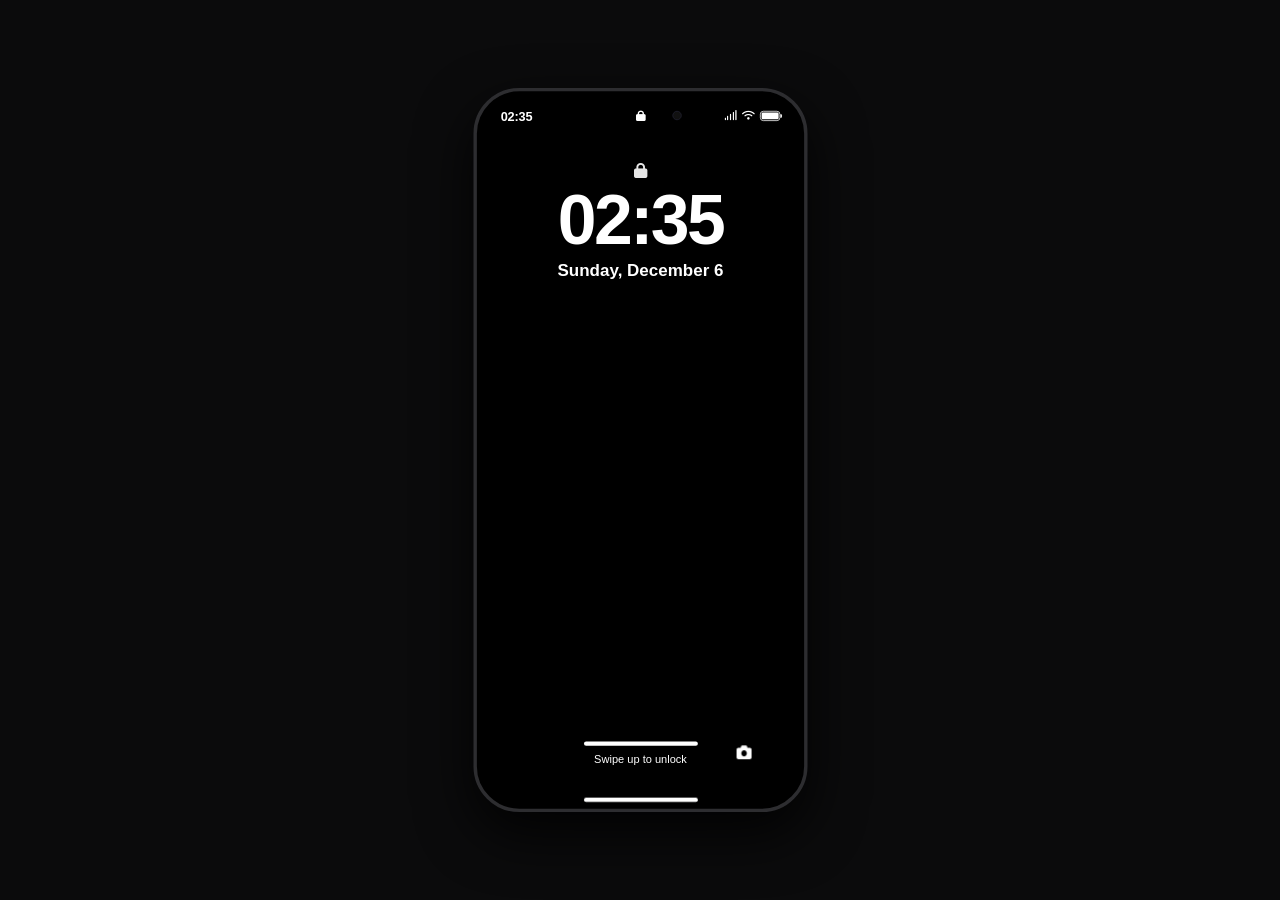
==== index.html @ e345ad8e "first commit" ====
<!DOCTYPE html>
<html lang="en">
<head>
    <meta charset="UTF-8">
    <meta name="viewport" content="width=device-width, initial-scale=1.0">
    <title>iOS 18 Simulator</title>
    <link rel="stylesheet" href="index.css">
    <link rel="stylesheet" href="https://cdnjs.cloudflare.com/ajax/libs/font-awesome/6.4.0/css/all.min.css">
    <link rel="stylesheet" href="responsive.css">
</head>
<body>
    <div class="iphone">
        <!-- Wallpaper Background -->
        <div class="wallpaper" id="wallpaper"></div>

        <!-- Dynamic Island -->
        <div class="dynamic-island" id="dynamic-island">
            <div class="island-camera"></div>
            <div class="island-content">
                <i class="fa-solid fa-lock" id="island-lock"></i>
            </div>
        </div>

        <!-- Status Bar -->
        <div class="status-bar" id="status-bar">
            <div class="status-left">
                <span id="sb-time">14:22</span>
            </div>
            <div class="status-right">
                <i class="fa-solid fa-signal"></i>
                <i class="fa-solid fa-wifi"></i>
                <div class="battery">
                    <div class="battery-level"></div>
                </div>
            </div>
        </div>

        <!-- 1. Lock Screen -->
        <div class="lock-screen" id="lock-screen">
            <div class="lock-header">
                <i class="fa-solid fa-lock" id="main-lock"></i>
                <div class="time" id="ls-time">14:22</div>
                <div class="date" id="ls-date">Sunday, October 25</div>
            </div>
            <div class="lock-bottom">
                <div class="lock-icon-btn"><i class="fa-solid fa-flashlight"></i></div>
                <div class="swipe-text" id="swipe-up-area">
                    <div class="swipe-bar"></div>
                    <span>Swipe up to unlock</span>
                </div>
                <div class="lock-icon-btn"><i class="fa-solid fa-camera"></i></div>
            </div>
        </div>

        <!-- 2. Passcode Screen -->
        <div class="passcode-screen" id="passcode-screen">
            <div class="passcode-title">Enter Passcode</div>
            <div class="passcode-dots" id="passcode-dots">
                <div class="dot"></div><div class="dot"></div><div class="dot"></div>
                <div class="dot"></div><div class="dot"></div><div class="dot"></div>
            </div>
            <div class="keypad">
                <div class="key" data-num="1"><span class="num">1</span><span class="letters"></span></div>
                <div class="key" data-num="2"><span class="num">2</span><span class="letters">A B C</span></div>
                <div class="key" data-num="3"><span class="num">3</span><span class="letters">D E F</span></div>
                <div class="key" data-num="4"><span class="num">4</span><span class="letters">G H I</span></div>
                <div class="key" data-num="5"><span class="num">5</span><span class="letters">J K L</span></div>
                <div class="key" data-num="6"><span class="num">6</span><span class="letters">M N O</span></div>
                <div class="key" data-num="7"><span class="num">7</span><span class="letters">P Q R S</span></div>
                <div class="key" data-num="8"><span class="num">8</span><span class="letters">T U V</span></div>
                <div class="key" data-num="9"><span class="num">9</span><span class="letters">W X Y Z</span></div>
                <div class="key empty"></div>
                <div class="key" data-num="0"><span class="num">0</span><span class="letters"></span></div>
                <div class="key action" id="cancel-passcode">Cancel</div>
            </div>
        </div>

        <!-- 3. Home Screen -->
        <div class="home-screen" id="home-screen">
            <div class="app-grid">
                <!-- Phone -->
                <div class="app" data-app="phone">
                    <div class="app-icon">
                        <img src="assets/icons/Phone.jpg" alt="Phone" class="app-icon-img" onerror="this.style.display='none'; this.nextElementSibling.style.display='flex';">
                        <div class="fallback-icon icon-phone" style="display:none;"><i class="fa-solid fa-phone"></i></div>
                    </div>
                    <span>Phone</span>
                </div>
                <!-- Messages -->
                <div class="app" data-app="messages">
                    <div class="app-icon">
                        <img src="assets/icons/messages.jpg" alt="Messages" class="app-icon-img" onerror="this.style.display='none'; this.nextElementSibling.style.display='flex';">
                        <div class="fallback-icon icon-messages" style="display:none;"><i class="fa-solid fa-comment"></i></div>
                    </div>
                    <span>Messages</span>
                </div>
                <!-- Safari -->
                <div class="app" data-app="safari">
                    <div class="app-icon">
                        <img src="assets/icons/safari.jpg" alt="Safari" class="app-icon-img" onerror="this.style.display='none'; this.nextElementSibling.style.display='flex';">
                        <div class="fallback-icon icon-safari" style="display:none;"><i class="fa-regular fa-compass"></i></div>
                    </div>
                    <span>Safari</span>
                </div>
                <!-- Camera -->
                <div class="app" data-app="camera">
                    <div class="app-icon">
                        <img src="assets/icons/camera.jpg" alt="Camera" class="app-icon-img" onerror="this.style.display='none'; this.nextElementSibling.style.display='flex';">
                        <div class="fallback-icon icon-camera" style="display:none;"><i class="fa-solid fa-camera"></i></div>
                    </div>
                    <span>Camera</span>
                </div>
                <!-- Settings -->
                <div class="app" data-app="settings">
                    <div class="app-icon">
                        <img src="assets/icons/setting.jpg" alt="Settings" class="app-icon-img" onerror="this.style.display='none'; this.nextElementSibling.style.display='flex';">
                        <div class="fallback-icon icon-settings" style="display:none;"><i class="fa-solid fa-gear"></i></div>
                    </div>
                    <span>Settings</span>
                </div>
                <!-- Notes App -->
                <div class="app" data-app="notes" onclick="window.location.href='note.html'" style="cursor: pointer;">
                    <div class="app-icon">
                        <img src="assets/icons/note.jpg" alt="Notes" class="app-icon-img" onerror="this.style.display='none'; this.nextElementSibling.style.display='flex';">
                        <div class="fallback-icon icon-notes" style="display:none;"><i class="fa-solid fa-note-sticky"></i></div>
                    </div>
                    <span>Notes</span>
                </div>
                <!-- Photos -->
                <div class="app" data-app="photos" onclick="window.location.href='photo.html'" style="cursor: pointer;">
                    <div class="app-icon">
                        <img src="assets/icons/Photo.jpg" alt="Photos" class="app-icon-img" onerror="this.style.display='none'; this.nextElementSibling.style.display='flex';">
                        <div class="fallback-icon icon-photos" style="display:none;"><i class="fa-solid fa-photo-film"></i></div>
                    </div>
                    <span>Photos</span>
                </div>
                <!-- LINE -->
                <div class="app" data-app="line" onclick="window.location.href='Line.html'" style="cursor: pointer;">
                    <div class="app-icon">
                        <img src="assets/icons/Line.png" alt="LINE" class="app-icon-img" onerror="this.style.display='none'; this.nextElementSibling.style.display='flex';">
                        <div class="fallback-icon icon-line" style="display:none;"><i class="fa-solid fa-comment-dots"></i></div>
                    </div>
                    <span>LINE</span>
                </div>
                <!-- YouTube -->
                <div class="app" data-app="youtube">
                    <div class="app-icon">
                        <img src="assets/icons/YouTube.jpg" alt="YouTube" class="app-icon-img" onerror="this.style.display='none'; this.nextElementSibling.style.display='flex';">
                        <div class="fallback-icon icon-youtube" style="display:none;"><i class="fa-brands fa-youtube"></i></div>
                    </div>
                    <span>YouTube</span>
                </div>
                <!-- Weather -->
                <div class="app" data-app="weather">
                    <div class="app-icon">
                        <img src="assets/icons/Weather.jpg" alt="Weather" class="app-icon-img" onerror="this.style.display='none'; this.nextElementSibling.style.display='flex';">
                        <div class="fallback-icon weather-grad" style="display:none;"><i class="fa-solid fa-cloud-sun"></i></div>
                    </div>
                    <span>Weather</span>
                </div>
                <!-- Music -->
                <div class="app" data-app="music">
                    <div class="app-icon">
                        <img src="assets/icons/Music.jpg" alt="Music" class="app-icon-img" onerror="this.style.display='none'; this.nextElementSibling.style.display='flex';">
                        <div class="fallback-icon music-grad" style="display:none;"><i class="fa-solid fa-music"></i></div>
                    </div>
                    <span>Music</span>
                </div>
                <!-- Webtoon -->
                <div class="app" data-app="webtoon">
                    <div class="app-icon">
                        <!-- เพิ่ม style ซูมรูปเข้าไปตรงนี้ -->
                        <img src="assets/icons/webtoon.jpg" alt="Webtoon" class="app-icon-img" style="transform: scale(1.35);" onerror="this.style.display='none'; this.nextElementSibling.style.display='flex';">
                        <div class="fallback-icon" style="display:none; background-color: #00dc64; color: white;">
                            <i class="fa-regular fa-face-smile"></i>
                        </div>
                    </div>
                    <span>Webtoon</span>
                </div>
                <!-- ROV -->
                <div class="app" data-app="rov">
                    <div class="app-icon">
                        <img src="assets/icons/rov.jpg" alt="ROV" class="app-icon-img" onerror="this.style.display='none'; this.nextElementSibling.style.display='flex';">
                        <div class="fallback-icon" style="display:none; background-color: #1a1a1a; color: #f5c518;">
                            <i class="fa-solid fa-gamepad"></i>
                        </div>
                    </div>
                    <span>ROV</span>
                </div>
                <!-- Discord -->
                <div class="app" data-app="discord" style="grid-column: 4;">
                    <div class="app-icon">
                        <img src="assets/icons/discord.png" alt="Discord" class="app-icon-img" onerror="this.style.display='none'; this.nextElementSibling.style.display='flex';">
                        <div class="fallback-icon" style="display:none; background-color: #5865F2; color: white;">
                            <i class="fa-brands fa-discord"></i>
                        </div>
                    </div>
                    <span>Discord</span>
                </div>
            </div>

            <!-- Search Pill Bar -->
            <div class="search-pill">
                <i class="fa-solid fa-magnifying-glass"></i>
                <span>Search</span>
            </div>

            <!-- Dock -->
            <div class="dock">
                <div class="app" data-app="phone">
                    <div class="app-icon">
                        <img src="assets/icons/Phone.jpg" alt="Phone" class="app-icon-img" onerror="this.style.display='none'; this.nextElementSibling.style.display='flex';">
                        <div class="fallback-icon icon-phone" style="display:none;"><i class="fa-solid fa-phone"></i></div>
                    </div>
                </div>
                <div class="app" data-app="safari">
                    <div class="app-icon">
                        <img src="assets/icons/safari.jpg" alt="Safari" class="app-icon-img" onerror="this.style.display='none'; this.nextElementSibling.style.display='flex';">
                        <div class="fallback-icon icon-safari" style="display:none;"><i class="fa-regular fa-compass"></i></div>
                    </div>
                </div>
                <div class="app" data-app="line" onclick="window.location.href='Line.html'" style="cursor: pointer;">
                    <div class="app-icon">
                        <img src="assets/icons/Line.png" alt="LINE" class="app-icon-img" onerror="this.style.display='none'; this.nextElementSibling.style.display='flex';">
                        <div class="fallback-icon icon-line" style="display:none;"><i class="fa-solid fa-comment-dots"></i></div>
                    </div>
                </div>
                <div class="app" data-app="youtube">
                    <div class="app-icon">
                        <img src="assets/icons/YouTube.jpg" alt="YouTube" class="app-icon-img" onerror="this.style.display='none'; this.nextElementSibling.style.display='flex';">
                        <div class="fallback-icon icon-youtube" style="display:none;"><i class="fa-brands fa-youtube"></i></div>
                    </div>
                </div>
            </div>
        </div>


        <!-- 5. Notification Center Overlay -->
        <div class="notification-center-overlay" id="nc-overlay">
            <div class="lock-header">
                <div class="time" id="nc-time">14:22</div>
                <div class="date" id="nc-date">Sunday, October 25</div>
            </div>
            <div class="notifications-container">
                <div class="notification" onclick="window.location.href='LineJohan.html'" style="cursor: pointer;">
                    <div class="notif-header">
                        <div class="notif-app-icon"><i class="fa-brands fa-line"></i></div>
                        <span class="notif-app-name">LINE</span>
                        <span class="notif-time">1m ago</span>
                    </div>
                    <div class="notif-body">
                        <div class="notif-title">Johan</div>
                        <div class="notif-message">Sent you a message.</div>
                    </div>
                </div>
            </div>
            <div class="home-indicator" id="nc-indicator"></div>
        </div>

        <!-- 6. Control Center Overlay -->
        <div class="control-center-overlay" id="cc-overlay">
          <div class="control-center">
                    <!-- แถวที่ 1 & 2 (ส่วนเชื่อมต่อ และ เพลงที่ปิดอยู่) -->
                    <div class="module squircle-2x2 network-group">
                        <div class="icon-btn inactive"><i class="fa-solid fa-plane"></i></div>
                        <div class="icon-btn active-blue"><i class="fa-solid fa-satellite-dish"></i></div>
                        <div class="icon-btn active-blue"><i class="fa-solid fa-wifi"></i></div>
                        <div class="icon-btn active-blue"><i class="fa-brands fa-bluetooth-b"></i></div>
                    </div>
                    
                    <div class="module squircle-2x2 media-empty">
                        <div class="media-empty-top">
                            <i class="fa-solid fa-podcast"></i>
                        </div>
                        <div class="media-empty-center">
                            <i class="fa-solid fa-music"></i>
                            <span>Not Playing</span>
                        </div>
                    </div>

                    <!-- แถวที่ 3 (ปุ่มล็อคหมุนจอพื้นแดง และสะท้อนหน้าจอ) -->
                    <div class="module circle" style="background: #ff3b30; color: white;"><i class="fa-solid fa-lock"></i></div>
                    <div class="module circle inactive"><i class="fa-solid fa-clone"></i></div>

                    <!-- แถบเลื่อน แสง/เสียง (กินพื้นที่แถวที่ 3 & 4) -->
                    <div class="module pill-1x2 slider brightness" id="brightness-slider">
                        <div class="slider-fill" id="brightness-fill" style="height: 50%;"></div>
                        <i class="fa-regular fa-sun slider-icon"></i>
                    </div>
                    <div class="module pill-1x2 slider volume" id="volume-slider">
                        <div class="slider-fill" id="volume-fill" style="height: 50%;"></div>
                        <i class="fa-solid fa-volume-high slider-icon"></i>
                    </div>

                    <!-- แถวที่ 4 (Focus) -->
                    <div class="module pill-2x1 focus-group" style="justify-content: space-between; padding: 0 16px;">
                        <div style="display: flex; align-items: center; gap: 12px;">
                            <div class="focus-icon"><i class="fa-solid fa-moon"></i></div>
                            <span style="font-weight: 500; font-size: 15px;">Focus</span>
                        </div>
                        <i class="fa-solid fa-ellipsis" style="opacity: 0.5;"></i>
                    </div>

                    <!-- แถวที่ 5 (ประตูบ้าน, ไฟฉาย, รีโมท Apple TV) -->
                    <div class="module pill-2x1 home-group">
                        <div class="home-icon"><i class="fa-solid fa-lock"></i></div>
                        <div class="home-text">
                            <span class="home-title">Entrance</span>
                            <span class="home-desc">Door Locked</span>
                        </div>
                    </div>
                    <div class="module circle inactive"><i class="fa-solid fa-flashlight"></i></div>
                    <div class="module circle inactive"><i class="fa-solid fa-tv"></i></div>

                    <!-- แถวที่ 6 (ลำโพงห้องนอน, เครื่องคิดเลข, สแกน QR) -->
                    <div class="module pill-2x1 home-group">
                        <div class="home-icon"><i class="fa-solid fa-volume-low"></i></div>
                        <div class="home-text">
                            <span class="home-title">Bedroom</span>
                            <span class="home-desc">Speaker Not Playing</span>
                        </div>
                    </div>
                    <div class="module circle inactive"><i class="fa-solid fa-calculator"></i></div>
                    <div class="module circle inactive"><i class="fa-solid fa-qrcode"></i></div>

                    <!-- แถวที่ 7 (อัดหน้าจอ, กล้องถ่ายรูป) -->
                    <div class="module circle inactive"><i class="fa-solid fa-bullseye"></i></div>
                    <div class="module circle inactive"><i class="fa-solid fa-camera"></i></div>
                </div>

                <!-- แถบไอคอนเมนูด้านขวา -->
                <div class="cc-sidebar">
                    <i class="fa-solid fa-heart active-page"></i>
                    <i class="fa-solid fa-house"></i>
                    <i class="fa-solid fa-signal"></i>
                </div>
            <div class="home-indicator" id="cc-indicator"></div>
        </div>

        <!-- Global Home Indicator Bar -->
        <div class="home-indicator" id="home-indicator"></div>
    </div>

    <script src="index.js"></script>
</body>
</html>
---- index.css ----
/* --- Reset & Typography --- */
* {
    margin: 0;
    padding: 0;
    box-sizing: border-box;
    font-family: -apple-system, BlinkMacSystemFont, "SF Pro Text", "SF Pro Display", sans-serif;
    user-select: none;
    -webkit-user-select: none;
}

body {
    display: flex;
    justify-content: center;
    align-items: center;
    min-height: 100vh;
    background-color: #0b0b0c;
}

/* --- iPhone Hardware Frame --- */
.iphone {
    width: 393px;
    height: 852px;
    background-color: #000;
    border-radius: 54px;
    position: relative;
    border: 4px solid #2d2d30;
    box-shadow: 0 25px 65px rgba(0, 0, 0, 0.85);
    overflow: hidden;
}

.wallpaper {
    position: absolute;
    width: 100%;
    height: 100%;
    background-image: url('https://i.pinimg.com/1200x/c2/07/d3/c207d32f187b792701c1584170ca2627.jpg');
    background-size: cover;
    background-position: center;
    z-index: 1;
    transition: filter 0.4s ease, transform 0.4s ease, background-image 0.4s ease;
}
.wallpaper.blur {
    filter: blur(25px) brightness(0.7);
    transform: scale(1.05);
}

/* --- Dynamic Island --- */
.dynamic-island {
    position: absolute;
    top: 11px;
    left: 50%;
    transform: translateX(-50%);
    width: 120px;
    height: 35px;
    background-color: #000;
    border-radius: 20px;
    z-index: 100;
    display: flex;
    align-items: center;
    justify-content: center;
    cursor: pointer;
    box-shadow: 0 2px 8px rgba(0,0,0,0.5);
}
.island-camera {
    width: 11px;
    height: 11px;
    background: #111;
    border-radius: 50%;
    position: absolute;
    right: 12px;
    border: 1px solid #1f1f2e;
}
.island-content i { color: white; font-size: 13px; }

/* --- Status Bar --- */
.status-bar {
    position: relative;
    z-index: 90;
    display: flex;
    justify-content: space-between;
    align-items: center;
    padding: 14px 28px 0;
    color: white;
    font-size: 15px;
    font-weight: 600;
    height: 44px;
    cursor: pointer;
}
.status-left { font-size: 15px; font-weight: 600; letter-spacing: -0.2px; }
.status-right { display: flex; align-items: center; gap: 6px; font-size: 12px; }
.battery {
    width: 24px;
    height: 12px;
    border: 1px solid rgba(255,255,255,0.9);
    border-radius: 4px;
    padding: 1px;
    position: relative;
}
.battery::after {
    content: '';
    position: absolute;
    right: -3px;
    top: 3px;
    width: 2px;
    height: 4px;
    background: rgba(255,255,255,0.9);
    border-radius: 0 1px 1px 0;
}
.battery-level { width: 100%; height: 100%; background: white; border-radius: 1.5px; }

/* --- Lock Screen --- */
.lock-screen {
    position: absolute;
    top: 0; left: 0; width: 100%; height: 100%;
    z-index: 25;
    display: flex;
    flex-direction: column;
    justify-content: space-between;
    align-items: center;
    padding: 60px 0 20px;
    color: white;
    transition: transform 0.45s cubic-bezier(0.32, 0.72, 0, 1);
}
.lock-header { display: flex; flex-direction: column; align-items: center; margin-top: 25px; }
.lock-header i { font-size: 18px; margin-bottom: 12px; opacity: 0.9; }
.lock-header .time { font-size: 82px; font-weight: 700; line-height: 0.9; letter-spacing: -3px; }
.lock-header .date { font-size: 20px; font-weight: 600; margin-top: 10px; }
.lock-bottom { width: 100%; padding: 0 46px 20px; display: flex; justify-content: space-between; align-items: center; }
.lock-icon-btn {
    width: 50px; height: 50px;
    background: rgba(0, 0, 0, 0.35);
    backdrop-filter: blur(20px);
    border-radius: 50%;
    display: flex; justify-content: center; align-items: center;
    font-size: 18px; cursor: pointer;
}
.swipe-text { display: flex; flex-direction: column; align-items: center; gap: 8px; font-size: 13px; font-weight: 500; cursor: pointer; }
.swipe-bar { width: 134px; height: 5px; background: white; border-radius: 10px; }

/* --- Passcode Screen --- */
.passcode-screen {
    position: absolute;
    top: 0; left: 0; width: 100%; height: 100%;
    z-index: 26;
    background: rgba(0, 0, 0, 0.2);
    backdrop-filter: blur(30px);
    display: flex; flex-direction: column; align-items: center;
    padding-top: 130px; color: white;
    opacity: 0; pointer-events: none;
    transition: opacity 0.35s ease;
}
.passcode-screen.active { opacity: 1; pointer-events: auto; }
.passcode-title { font-size: 20px; font-weight: 600; margin-bottom: 25px; }
.passcode-dots { display: flex; gap: 18px; margin-bottom: 50px; }
.passcode-dots .dot { width: 13px; height: 13px; border-radius: 50%; border: 1.5px solid white; }
.passcode-dots .dot.filled { background: white; }
.passcode-dots.shake { animation: shake 0.4s ease-in-out; }
@keyframes shake { 0%, 100% { transform: translateX(0); } 20%, 60% { transform: translateX(-16px); } 40%, 80% { transform: translateX(16px); } }
.keypad { display: grid; grid-template-columns: repeat(3, 1fr); gap: 18px 28px; }
.key {
    width: 75px; height: 75px; border-radius: 50%;
    background: rgba(255, 255, 255, 0.18);
    display: flex; flex-direction: column; justify-content: center; align-items: center;
    cursor: pointer;
}
.key:active:not(.empty) { background: rgba(255, 255, 255, 0.45); }
.key .num { font-size: 30px; font-weight: 400; }
.key .letters { font-size: 9px; font-weight: 700; letter-spacing: 2px; }
.key.empty { background: transparent; cursor: default; }
.key.action { background: transparent; font-size: 16px; font-weight: 500; }

/* --- Home Screen --- */
.home-screen {
    position: absolute;
    top: 0; left: 0; width: 100%; height: 100%;
    z-index: 10;
    display: flex; flex-direction: column;
    padding-top: 68px;
    opacity: 0; pointer-events: none;
    transition: opacity 0.4s ease, transform 0.4s ease;
    transform: scale(1.05);
}
.home-screen.active { opacity: 1; pointer-events: auto; transform: scale(1); }

.app-grid {
    display: grid;
    grid-template-columns: repeat(4, 1fr);
    gap: 22px 18px;
    padding: 0 24px;
}
.app {
    display: flex;
    flex-direction: column;
    align-items: center;
    color: white;
    cursor: pointer;
    transition: transform 0.15s;
}
.app:active { transform: scale(0.88); }
.app span {
    font-size: 11.5px;
    font-weight: 500;
    margin-top: 6px;
    text-shadow: 0 1px 3px rgba(0,0,0,0.5);
    letter-spacing: -0.1px;
}

/* iOS Squircle Icon Container */
.app-icon {
    width: 60px;
    height: 60px;
    border-radius: 22.5%;
    overflow: hidden;
    display: flex;
    justify-content: center;
    align-items: center;
    box-shadow: 0 4px 14px rgba(0,0,0,0.25);
    position: relative;
    background: #000;
}

.app-icon-img {
    width: 100%;
    height: 100%;
    object-fit: cover;
    transform: scale(1.15); 
    border-radius: inherit;
}

.fallback-icon {
    width: 100%;
    height: 100%;
    display: flex;
    justify-content: center;
    align-items: center;
    font-size: 26px;
    color: white;
}

/* สไตล์แอปเวกเตอร์เนียนตา */
.icon-photos { background: #ffffff; color: #ff2d55; font-size: 28px; }
.icon-line { background: #06c755; color: #ffffff; font-size: 32px; }
.icon-youtube { background: #ff0000; color: #ffffff; font-size: 30px; }
.icon-phone { background: linear-gradient(180deg, #62e761, #24b225); }
.icon-messages { background: linear-gradient(180deg, #62e761, #24b225); }
.icon-safari { background: #ffffff; color: #007aff; }
.icon-camera { background: linear-gradient(180deg, #b2b7bf, #6e7279); }
.icon-settings { background: linear-gradient(180deg, #9ca1a9, #5e6268); }
.icon-notes { background: #ffffff; color: #f2a900; }

.weather-grad { background: linear-gradient(180deg, #51a4f6, #1c72ce); color: white; font-size: 26px; }
.music-grad { background: linear-gradient(180deg, #ff5e7e, #fa233b); color: white; font-size: 26px; }

/* --- Search Pill Bar --- */
.search-pill {
    margin: auto auto 14px;
    background: rgba(255, 255, 255, 0.28);
    backdrop-filter: blur(25px);
    -webkit-backdrop-filter: blur(25px);
    padding: 6px 14px;
    border-radius: 20px;
    color: white;
    font-size: 12px;
    font-weight: 600;
    display: flex;
    align-items: center;
    gap: 6px;
    border: 0.5px solid rgba(255,255,255,0.25);
}

/* --- Dock --- */
.dock {
    margin: 0 16px 20px;
    height: 92px;
    background: rgba(255, 255, 255, 0.32);
    backdrop-filter: blur(35px) saturate(180%);
    -webkit-backdrop-filter: blur(35px) saturate(180%);
    border-radius: 35px;
    display: flex;
    justify-content: space-evenly;
    align-items: center;
    border: 0.5px solid rgba(255, 255, 255, 0.35);
}
.dock .app span { display: none; }

/* --- App Window Overlay --- */
.app-window {
    position: absolute;
    top: 0; left: 0; width: 100%; height: 100%;
    background: #1c1c1e; z-index: 30;
    border-radius: 54px;
    display: flex; flex-direction: column;
    transform: scale(0.85); opacity: 0; pointer-events: none;
    transition: all 0.35s cubic-bezier(0.32, 0.72, 0, 1);
}
.app-window.active { transform: scale(1); opacity: 1; pointer-events: auto; }
.app-header { padding: 60px 20px 15px; color: white; font-size: 28px; font-weight: 700; border-bottom: 0.5px solid rgba(255,255,255,0.1); }
.app-content { padding: 20px; color: #8e8e93; font-size: 16px; flex: 1; }

/* --- Notification Center Overlay --- */
.notification-center-overlay {
    position: absolute;
    top: 0; left: 0; width: 100%; height: 100%;
    background: rgba(0, 0, 0, 0.3);
    backdrop-filter: blur(40px) saturate(190%);
    z-index: 80;
    transform: translateY(-100%);
    transition: transform 0.45s cubic-bezier(0.32, 0.72, 0, 1);
    display: flex; flex-direction: column; align-items: center; padding-top: 50px; color: white;
}
.notification-center-overlay.active { transform: translateY(0); }
.notifications-container { width: 100%; padding: 20px; display: flex; flex-direction: column; gap: 10px; }

/* --- สไตล์กล่องแจ้งเตือน (Notification) แบบ iOS --- */
.notification { 
    background: rgba(0, 0, 0, 0.25); 
    backdrop-filter: blur(30px);
    -webkit-backdrop-filter: blur(30px);
    border-radius: 24px; 
    padding: 14px 16px; 
    border: 0.5px solid rgba(255, 255, 255, 0.15);
    color: white;
}
.notif-header { 
    display: flex; 
    align-items: center; 
    gap: 8px; 
    margin-bottom: 6px; 
}
.notif-app-icon {
    width: 20px;
    height: 20px;
    border-radius: 5px; 
    background: #06c755; 
    display: flex;
    justify-content: center;
    align-items: center;
    color: white;
    font-size: 13px;
}
.notif-app-name {
    font-weight: 500;
    color: rgba(255, 255, 255, 0.7);
    letter-spacing: 0.5px;
    font-size: 13px;
}
.notif-time { 
    margin-left: auto; 
    font-size: 12px; 
    color: rgba(255, 255, 255, 0.5);
}
.notif-body { 
    text-align: left;
    padding-left: 28px; 
}
.notif-title {
    font-weight: 600;
    font-size: 15px;
    margin-bottom: 2px;
}
.notif-message {
    font-weight: 400;
    font-size: 15px;
    color: rgba(255, 255, 255, 0.9);
}

/* --- Control Center Overlay (iOS 18 Grid Style) --- */
.control-center-overlay {
    position: absolute;
    top: 0; left: 0; width: 100%; height: 100%;
    background: rgba(0, 0, 0, 0.3);
    backdrop-filter: blur(40px) saturate(190%);
    z-index: 80;
    transform: translateY(-100%);
    transition: transform 0.45s cubic-bezier(0.32, 0.72, 0, 1);
}
.control-center-overlay.active { transform: translateY(0); }

.control-center { 
    display: grid; 
    grid-template-columns: repeat(4, 1fr); 
    grid-auto-rows: 72px; 
    gap: 14px; 
    padding: 70px 22px 20px; 
}

.module { 
    background: rgba(0, 0, 0, 0.35); 
    display: flex; justify-content: center; align-items: center; color: white; cursor: pointer; 
    position: relative; overflow: hidden; 
    border: 0.5px solid rgba(255, 255, 255, 0.1); 
    backdrop-filter: blur(30px);
    -webkit-backdrop-filter: blur(30px);
}

/* รูปร่างของ Module (Squircle, Pill, Circle) */
.squircle-2x2 { grid-column: span 2; grid-row: span 2; border-radius: 36px; }
.pill-1x2 { grid-column: span 1; grid-row: span 2; border-radius: 40px; flex-direction: column; justify-content: flex-end; }
.pill-2x1 { grid-column: span 2; grid-row: span 1; border-radius: 40px; flex-direction: row; justify-content: flex-start; padding: 0 16px; gap: 12px; }
.circle { grid-column: span 1; grid-row: span 1; border-radius: 50%; }

/* ส่วนเครือข่าย */
.network-group { display: grid; grid-template-columns: 1fr 1fr; gap: 10px; padding: 14px; place-items: center; }
.network-group .icon-btn { width: 46px; height: 46px; border-radius: 50%; display: flex; justify-content: center; align-items: center; font-size: 20px; }

/* ปุ่มแคปซูลแนวนอน (Focus & Home) */
.focus-icon { width: 30px; height: 30px; border-radius: 50%; background: white; color: #5e5ce6; display: flex; justify-content: center; align-items: center; font-size: 15px; }
.home-icon { width: 30px; height: 30px; border-radius: 50%; background: rgba(255,255,255,0.2); display: flex; justify-content: center; align-items: center; font-size: 13px; }
.home-text { display: flex; flex-direction: column; align-items: flex-start; }
.home-title { font-size: 13px; font-weight: 600; line-height: 1.2; }
.home-desc { font-size: 11px; color: rgba(255,255,255,0.6); line-height: 1.2; }

/* ส่วนเครื่องเล่นเพลง */
.media-group { flex-direction: column; padding: 16px; justify-content: space-between; }
.media-info { display: flex; width: 100%; gap: 12px; align-items: center; text-align: left; }
.album-art { width: 48px; height: 48px; border-radius: 10px; background: url('https://i.scdn.co/image/ab67616d0000b273b3e5cb3b0c8bfdb55375421d') center/cover; }
.track-details h4 { font-size: 14px; font-weight: 600; margin-bottom: 2px; }
.track-details p { font-size: 12px; color: rgba(255,255,255,0.7); }
.media-controls { display: flex; justify-content: space-evenly; width: 100%; font-size: 22px; margin-bottom: 5px; }

/* แถบเลื่อน (Sliders) */
.slider-fill { position: absolute; bottom: 0; width: 100%; background: rgba(255, 255, 255, 0.95); transition: height 0.2s; }
.slider-icon {
    position: absolute;
    bottom: 22px;
    font-size: 26px; /* ปรับให้ใหญ่ขึ้นนิดนึงได้ครับ */
    z-index: 2; 
    pointer-events: none;
    color: #ffffff; /* <--- เปลี่ยนบรรทัดนี้เป็นสีขาวล้วน */
    mix-blend-mode: difference;
}

/* สีสถานะของปุ่ม */
.active-blue { background: #007aff !important; color: white; }
.active-green { background: #34c759 !important; color: white; }
.inactive { background: rgba(255, 255, 255, 0.15); color: white; }
.module.circle i { font-size: 22px; }

/* --- Global Home Indicator Bar --- */
.home-indicator {
    position: absolute;
    bottom: 8px; left: 50%;
    transform: translateX(-50%);
    width: 134px; height: 5px;
    background-color: white;
    border-radius: 10px;
    z-index: 95;
    cursor: pointer;
}
/* --- ส่วนกล่องเพลงที่ไม่มีเพลงเล่น (Empty Media Player) --- */
.media-empty {
    flex-direction: column;
    justify-content: center;
    align-items: center;
    position: relative;
    background: rgba(0, 0, 0, 0.35);
}
.media-empty-top {
    position: absolute;
    top: 14px;
    right: 16px;
    font-size: 16px;
    color: rgba(255, 255, 255, 0.6);
}
.media-empty-center {
    display: flex;
    flex-direction: column;
    align-items: center;
    gap: 8px;
    color: rgba(255, 255, 255, 0.5);
}
.media-empty-center i.fa-music {
    font-size: 28px;
    opacity: 0.8;
}
.media-empty-center span {
    font-size: 13px;
    font-weight: 500;
}

/* --- แถบเมนูด้านขวาของ iOS 18 (Sidebar Navigation) --- */
.cc-sidebar {
    position: absolute;
    right: 12px;
    top: 50%;
    transform: translateY(-50%);
    display: flex;
    flex-direction: column;
    gap: 36px;
    font-size: 14px;
    color: rgba(255, 255, 255, 0.3);
    z-index: 10;
}
.cc-sidebar .active-page {
    color: white;
}
---- responsive.css ----
/* =========================================
   responsive.css - สำหรับปรับขนาด iPhone Simulator
========================================= */

/* 1. Responsive ขนาดกลาง (Medium Devices) 
   เช่น หน้าจอโน้ตบุ๊กขนาดเล็ก, แท็บเล็ตแนวนอน (max-height: 900px หรือ max-width: 1024px) */
@media screen and (max-height: 900px), screen and (max-width: 1024px) {
    .iphone {
        transform: scale(0.85); /* ย่อขนาดลงเหลือ 85% */
        transform-origin: center center;
    }
}

/* 2. Responsive ขนาดกลาง-เล็ก (Tablet Portrait)
   เช่น หน้าจอแท็บเล็ตแนวตั้ง (max-height: 800px หรือ max-width: 768px) */
@media screen and (max-height: 800px), screen and (max-width: 768px) {
    .iphone {
        transform: scale(0.75); /* ย่อขนาดลงเหลือ 75% */
        transform-origin: center center;
    }
}

/* 3. Responsive ขนาดเล็ก (Mobile Devices)
   สำหรับกรณีที่เปิดดูในมือถือจริงๆ ให้มันซูมพอดีความกว้างจอและลบขอบดำทิ้ง */
@media screen and (max-width: 430px) {
    body {
        overflow: hidden; /* ซ่อนแถบเลื่อนของเว็บ */
    }
    .iphone {
        /* คำนวณสเกลให้พอดีความกว้างหน้าจอมือถือ 100% */
        transform: scale(calc(100vw / 400)); 
        transform-origin: top center;
        border: none; /* เอาขอบหนาๆ ของ iPhone ออก */
        border-radius: 0; /* เอาขอบมนออกให้เต็มจอพอดี */
        margin-top: 0;
    }
}
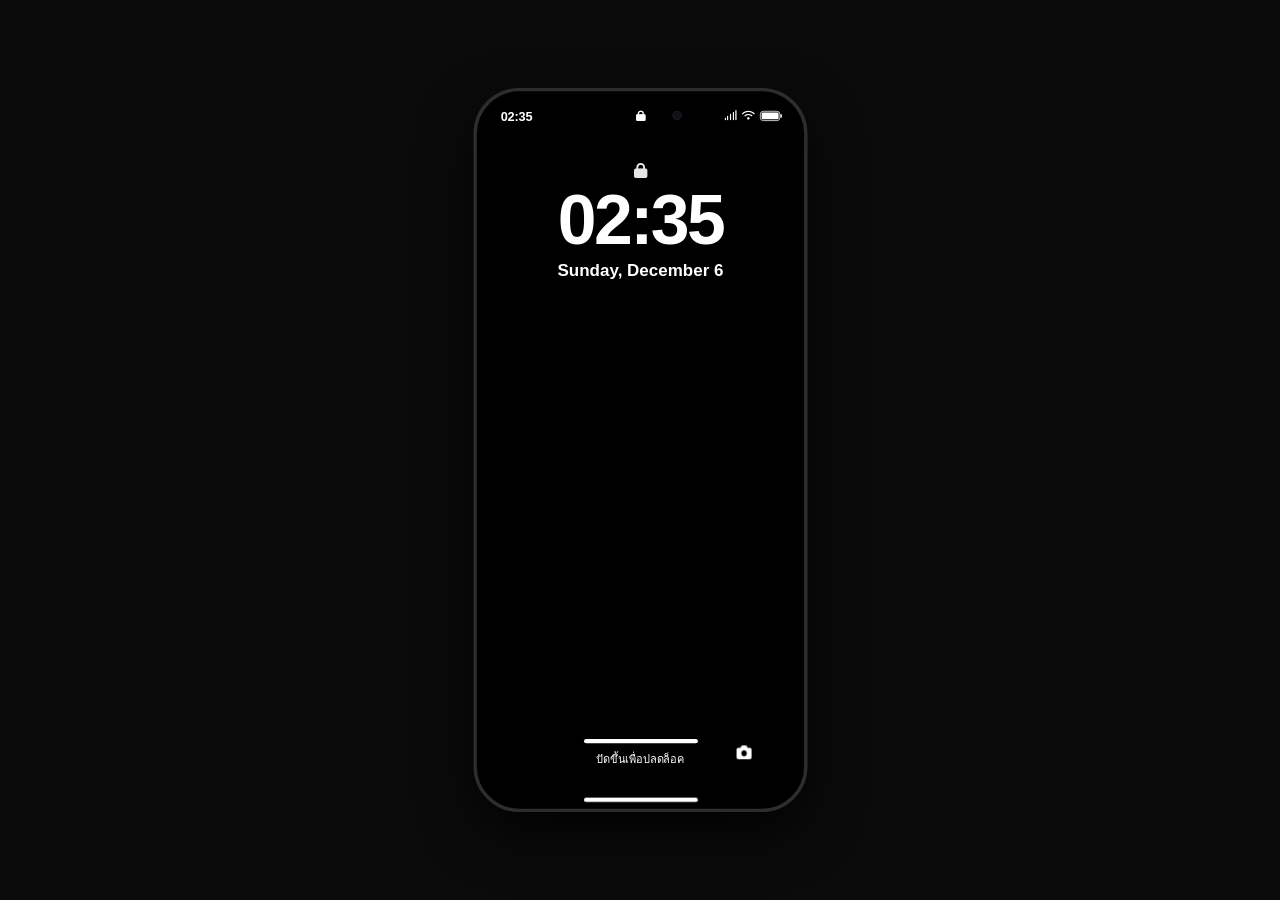
==== commit 2dcf964c: "เพิ่มแปลภาษา" ====
--- a/index.html
+++ b/index.html
@@ -7,6 +7,37 @@
     <link rel="stylesheet" href="index.css">
     <link rel="stylesheet" href="https://cdnjs.cloudflare.com/ajax/libs/font-awesome/6.4.0/css/all.min.css">
     <link rel="stylesheet" href="responsive.css">
+    <style>
+        /* CSS สำหรับปุ่มเปลี่ยนภาษาสไตล์ iOS */
+        .lang-picker {
+            display: flex;
+            justify-content: center;
+            gap: 6px;
+            padding: 6px 12px;
+            margin: 10px auto 5px;
+            background: rgba(255, 255, 255, 0.15);
+            backdrop-filter: blur(12px);
+            -webkit-backdrop-filter: blur(12px);
+            border-radius: 16px;
+            width: fit-content;
+            z-index: 10;
+        }
+        .lang-btn {
+            background: transparent;
+            border: none;
+            color: rgba(255, 255, 255, 0.7);
+            font-size: 11px;
+            font-weight: 600;
+            padding: 3px 8px;
+            border-radius: 10px;
+            cursor: pointer;
+            transition: all 0.2s;
+        }
+        .lang-btn:hover, .lang-btn.active {
+            color: #ffffff;
+            background: rgba(255, 255, 255, 0.25);
+        }
+    </style>
 </head>
 <body>
     <div class="iphone">
@@ -46,7 +77,7 @@
                 <div class="lock-icon-btn"><i class="fa-solid fa-flashlight"></i></div>
                 <div class="swipe-text" id="swipe-up-area">
                     <div class="swipe-bar"></div>
-                    <span>Swipe up to unlock</span>
+                    <span data-key="swipe_unlock">Swipe up to unlock</span>
                 </div>
                 <div class="lock-icon-btn"><i class="fa-solid fa-camera"></i></div>
             </div>
@@ -54,7 +85,7 @@
 
         <!-- 2. Passcode Screen -->
         <div class="passcode-screen" id="passcode-screen">
-            <div class="passcode-title">Enter Passcode</div>
+            <div class="passcode-title" data-key="passcode_title">Enter Passcode</div>
             <div class="passcode-dots" id="passcode-dots">
                 <div class="dot"></div><div class="dot"></div><div class="dot"></div>
                 <div class="dot"></div><div class="dot"></div><div class="dot"></div>
@@ -71,12 +102,173 @@
                 <div class="key" data-num="9"><span class="num">9</span><span class="letters">W X Y Z</span></div>
                 <div class="key empty"></div>
                 <div class="key" data-num="0"><span class="num">0</span><span class="letters"></span></div>
-                <div class="key action" id="cancel-passcode">Cancel</div>
+                <div class="key action" id="cancel-passcode" data-key="cancel">Cancel</div>
             </div>
         </div>
 
         <!-- 3. Home Screen -->
         <div class="home-screen" id="home-screen">
+            
+            <!-- ปุ่มกดแปลภาษาแบบ aA (Safari Style) -->
+            <button class="safari-translate-trigger" onclick="openTranslateModal()">
+                <span class="aa-icon">aA</span>
+                <span data-key="translate_label">แปลภาษา</span>
+            </button>
+
+            <!-- หน้าต่าง Action Sheet เด้งขึ้นมาจากด้านล่าง (Safari Translate Sheet) -->
+            <div class="translate-modal-overlay" id="translate-modal" onclick="closeTranslateModal(event)">
+                <div class="translate-sheet" onclick="event.stopPropagation()">
+                    <div class="sheet-header">
+                        <span data-key="translate_sheet_title">แปลภาษาหน้าเว็บ</span>
+                        <button class="sheet-close-btn" onclick="closeTranslateModal()"><i class="fa-solid fa-xmark"></i></button>
+                    </div>
+                    <div class="lang-options-list">
+                        <button class="lang-option-item" id="opt-th" onclick="selectLanguage('th')">
+                            <span>🇹🇭 ภาษาไทย (Thai)</span>
+                            <i class="fa-solid fa-check check-icon"></i>
+                        </button>
+                        <button class="lang-option-item" id="opt-en" onclick="selectLanguage('en')">
+                            <span>🇺🇸 English</span>
+                            <i class="fa-solid fa-check check-icon"></i>
+                        </button>
+                        <button class="lang-option-item" id="opt-ja" onclick="selectLanguage('ja')">
+                            <span>🇯🇵 日本語 (Japanese)</span>
+                            <i class="fa-solid fa-check check-icon"></i>
+                        </button>
+                        <button class="lang-option-item" id="opt-ko" onclick="selectLanguage('ko')">
+                            <span>🇰🇷 한국어 (Korean)</span>
+                            <i class="fa-solid fa-check check-icon"></i>
+                        </button>
+                        <button class="lang-option-item" id="opt-zh" onclick="selectLanguage('zh')">
+                            <span>🇨🇳 中文 (Chinese)</span>
+                            <i class="fa-solid fa-check check-icon"></i>
+                        </button>
+                    </div>
+                </div>
+            </div>
+
+            <style>
+                /* ปุ่มกดเปิดแปลภาษาแบบ Safari 'aA' */
+                .safari-translate-trigger {
+                    display: flex;
+                    align-items: center;
+                    gap: 6px;
+                    margin: 10px auto 4px;
+                    padding: 6px 14px;
+                    background: rgba(255, 255, 255, 0.18);
+                    backdrop-filter: blur(15px);
+                    -webkit-backdrop-filter: blur(15px);
+                    border: 0.5px solid rgba(255, 255, 255, 0.2);
+                    border-radius: 20px;
+                    color: white;
+                    font-size: 12px;
+                    font-weight: 500;
+                    cursor: pointer;
+                    z-index: 10;
+                    transition: background 0.2s;
+                }
+                .safari-translate-trigger:active {
+                    background: rgba(255, 255, 255, 0.3);
+                }
+                .aa-icon {
+                    font-weight: 700;
+                    font-size: 13px;
+                    letter-spacing: -0.5px;
+                }
+
+                /* Backdrop พื้นหลังสีดำจางๆ */
+                .translate-modal-overlay {
+                    position: absolute;
+                    top: 0; left: 0; width: 100%; height: 100%;
+                    background: rgba(0, 0, 0, 0.45);
+                    backdrop-filter: blur(4px);
+                    -webkit-backdrop-filter: blur(4px);
+                    z-index: 100;
+                    display: flex;
+                    align-items: flex-end;
+                    opacity: 0;
+                    pointer-events: none;
+                    transition: opacity 0.25s ease;
+                }
+                .translate-modal-overlay.active {
+                    opacity: 1;
+                    pointer-events: auto;
+                }
+
+                /* แผ่นเมนูเด้งขึ้นมาจากล่างสุด (iOS Action Sheet) */
+                .translate-sheet {
+                    width: 100%;
+                    background: rgba(28, 28, 30, 0.94);
+                    backdrop-filter: blur(25px);
+                    -webkit-backdrop-filter: blur(25px);
+                    border-top-left-radius: 24px;
+                    border-top-right-radius: 24px;
+                    padding: 18px 16px 30px;
+                    border-top: 0.5px solid rgba(255, 255, 255, 0.15);
+                    transform: translateY(100%);
+                    transition: transform 0.3s cubic-bezier(0.25, 1, 0.5, 1);
+                }
+                .translate-modal-overlay.active .translate-sheet {
+                    transform: translateY(0);
+                }
+
+                .sheet-header {
+                    display: flex;
+                    justify-content: space-between;
+                    align-items: center;
+                    color: white;
+                    font-size: 16px;
+                    font-weight: 600;
+                    margin-bottom: 14px;
+                    padding: 0 4px;
+                }
+                .sheet-close-btn {
+                    background: rgba(255, 255, 255, 0.12);
+                    border: none;
+                    color: rgba(255, 255, 255, 0.8);
+                    width: 26px; height: 26px;
+                    border-radius: 50%;
+                    display: flex; align-items: center; justify-content: center;
+                    cursor: pointer; font-size: 13px;
+                }
+
+                /* รายการภาษาให้เลือก */
+                .lang-options-list {
+                    display: flex;
+                    flex-direction: column;
+                    background: rgba(255, 255, 255, 0.08);
+                    border-radius: 14px;
+                    overflow: hidden;
+                }
+                .lang-option-item {
+                    display: flex;
+                    justify-content: space-between;
+                    align-items: center;
+                    padding: 13px 16px;
+                    background: transparent;
+                    border: none;
+                    border-bottom: 0.5px solid rgba(255, 255, 255, 0.08);
+                    color: white;
+                    font-size: 14px;
+                    cursor: pointer;
+                    text-align: left;
+                }
+                .lang-option-item:last-child {
+                    border-bottom: none;
+                }
+                .lang-option-item:active {
+                    background: rgba(255, 255, 255, 0.15);
+                }
+                .check-icon {
+                    color: #0a84ff;
+                    font-size: 14px;
+                    display: none;
+                }
+                .lang-option-item.selected .check-icon {
+                    display: inline-block;
+                }
+            </style>
+
             <div class="app-grid">
                 <!-- Phone -->
                 <div class="app" data-app="phone">
@@ -84,7 +276,7 @@
                         <img src="assets/icons/Phone.jpg" alt="Phone" class="app-icon-img" onerror="this.style.display='none'; this.nextElementSibling.style.display='flex';">
                         <div class="fallback-icon icon-phone" style="display:none;"><i class="fa-solid fa-phone"></i></div>
                     </div>
-                    <span>Phone</span>
+                    <span data-key="app_phone">Phone</span>
                 </div>
                 <!-- Messages -->
                 <div class="app" data-app="messages">
@@ -92,7 +284,7 @@
                         <img src="assets/icons/messages.jpg" alt="Messages" class="app-icon-img" onerror="this.style.display='none'; this.nextElementSibling.style.display='flex';">
                         <div class="fallback-icon icon-messages" style="display:none;"><i class="fa-solid fa-comment"></i></div>
                     </div>
-                    <span>Messages</span>
+                    <span data-key="app_messages">Messages</span>
                 </div>
                 <!-- Safari -->
                 <div class="app" data-app="safari">
@@ -108,7 +300,7 @@
                         <img src="assets/icons/camera.jpg" alt="Camera" class="app-icon-img" onerror="this.style.display='none'; this.nextElementSibling.style.display='flex';">
                         <div class="fallback-icon icon-camera" style="display:none;"><i class="fa-solid fa-camera"></i></div>
                     </div>
-                    <span>Camera</span>
+                    <span data-key="app_camera">Camera</span>
                 </div>
                 <!-- Settings -->
                 <div class="app" data-app="settings">
@@ -116,7 +308,7 @@
                         <img src="assets/icons/setting.jpg" alt="Settings" class="app-icon-img" onerror="this.style.display='none'; this.nextElementSibling.style.display='flex';">
                         <div class="fallback-icon icon-settings" style="display:none;"><i class="fa-solid fa-gear"></i></div>
                     </div>
-                    <span>Settings</span>
+                    <span data-key="app_settings">Settings</span>
                 </div>
                 <!-- Notes App -->
                 <div class="app" data-app="notes" onclick="window.location.href='note.html'" style="cursor: pointer;">
@@ -124,7 +316,7 @@
                         <img src="assets/icons/note.jpg" alt="Notes" class="app-icon-img" onerror="this.style.display='none'; this.nextElementSibling.style.display='flex';">
                         <div class="fallback-icon icon-notes" style="display:none;"><i class="fa-solid fa-note-sticky"></i></div>
                     </div>
-                    <span>Notes</span>
+                    <span data-key="app_notes">Notes</span>
                 </div>
                 <!-- Photos -->
                 <div class="app" data-app="photos" onclick="window.location.href='photo.html'" style="cursor: pointer;">
@@ -132,7 +324,7 @@
                         <img src="assets/icons/Photo.jpg" alt="Photos" class="app-icon-img" onerror="this.style.display='none'; this.nextElementSibling.style.display='flex';">
                         <div class="fallback-icon icon-photos" style="display:none;"><i class="fa-solid fa-photo-film"></i></div>
                     </div>
-                    <span>Photos</span>
+                    <span data-key="app_photos">Photos</span>
                 </div>
                 <!-- LINE -->
                 <div class="app" data-app="line" onclick="window.location.href='Line.html'" style="cursor: pointer;">
@@ -156,7 +348,7 @@
                         <img src="assets/icons/Weather.jpg" alt="Weather" class="app-icon-img" onerror="this.style.display='none'; this.nextElementSibling.style.display='flex';">
                         <div class="fallback-icon weather-grad" style="display:none;"><i class="fa-solid fa-cloud-sun"></i></div>
                     </div>
-                    <span>Weather</span>
+                    <span data-key="app_weather">Weather</span>
                 </div>
                 <!-- Music -->
                 <div class="app" data-app="music">
@@ -164,12 +356,11 @@
                         <img src="assets/icons/Music.jpg" alt="Music" class="app-icon-img" onerror="this.style.display='none'; this.nextElementSibling.style.display='flex';">
                         <div class="fallback-icon music-grad" style="display:none;"><i class="fa-solid fa-music"></i></div>
                     </div>
-                    <span>Music</span>
+                    <span data-key="app_music">Music</span>
                 </div>
                 <!-- Webtoon -->
                 <div class="app" data-app="webtoon">
                     <div class="app-icon">
-                        <!-- เพิ่ม style ซูมรูปเข้าไปตรงนี้ -->
                         <img src="assets/icons/webtoon.jpg" alt="Webtoon" class="app-icon-img" style="transform: scale(1.35);" onerror="this.style.display='none'; this.nextElementSibling.style.display='flex';">
                         <div class="fallback-icon" style="display:none; background-color: #00dc64; color: white;">
                             <i class="fa-regular fa-face-smile"></i>
@@ -202,7 +393,7 @@
             <!-- Search Pill Bar -->
             <div class="search-pill">
                 <i class="fa-solid fa-magnifying-glass"></i>
-                <span>Search</span>
+                <span data-key="search">Search</span>
             </div>
 
             <!-- Dock -->
@@ -233,7 +424,6 @@
                 </div>
             </div>
         </div>
-
 
         <!-- 5. Notification Center Overlay -->
         <div class="notification-center-overlay" id="nc-overlay">
@@ -250,7 +440,7 @@
                     </div>
                     <div class="notif-body">
                         <div class="notif-title">Johan</div>
-                        <div class="notif-message">Sent you a message.</div>
+                        <div class="notif-message" data-key="notif_johan">Sent you a message.</div>
                     </div>
                 </div>
             </div>
@@ -260,7 +450,6 @@
         <!-- 6. Control Center Overlay -->
         <div class="control-center-overlay" id="cc-overlay">
           <div class="control-center">
-                    <!-- แถวที่ 1 & 2 (ส่วนเชื่อมต่อ และ เพลงที่ปิดอยู่) -->
                     <div class="module squircle-2x2 network-group">
                         <div class="icon-btn inactive"><i class="fa-solid fa-plane"></i></div>
                         <div class="icon-btn active-blue"><i class="fa-solid fa-satellite-dish"></i></div>
@@ -274,15 +463,13 @@
                         </div>
                         <div class="media-empty-center">
                             <i class="fa-solid fa-music"></i>
-                            <span>Not Playing</span>
-                        </div>
-                    </div>
-
-                    <!-- แถวที่ 3 (ปุ่มล็อคหมุนจอพื้นแดง และสะท้อนหน้าจอ) -->
+                            <span data-key="not_playing">Not Playing</span>
+                        </div>
+                    </div>
+
                     <div class="module circle" style="background: #ff3b30; color: white;"><i class="fa-solid fa-lock"></i></div>
                     <div class="module circle inactive"><i class="fa-solid fa-clone"></i></div>
 
-                    <!-- แถบเลื่อน แสง/เสียง (กินพื้นที่แถวที่ 3 & 4) -->
                     <div class="module pill-1x2 slider brightness" id="brightness-slider">
                         <div class="slider-fill" id="brightness-fill" style="height: 50%;"></div>
                         <i class="fa-regular fa-sun slider-icon"></i>
@@ -292,43 +479,38 @@
                         <i class="fa-solid fa-volume-high slider-icon"></i>
                     </div>
 
-                    <!-- แถวที่ 4 (Focus) -->
                     <div class="module pill-2x1 focus-group" style="justify-content: space-between; padding: 0 16px;">
                         <div style="display: flex; align-items: center; gap: 12px;">
                             <div class="focus-icon"><i class="fa-solid fa-moon"></i></div>
-                            <span style="font-weight: 500; font-size: 15px;">Focus</span>
+                            <span style="font-weight: 500; font-size: 15px;" data-key="focus">Focus</span>
                         </div>
                         <i class="fa-solid fa-ellipsis" style="opacity: 0.5;"></i>
                     </div>
 
-                    <!-- แถวที่ 5 (ประตูบ้าน, ไฟฉาย, รีโมท Apple TV) -->
                     <div class="module pill-2x1 home-group">
                         <div class="home-icon"><i class="fa-solid fa-lock"></i></div>
                         <div class="home-text">
-                            <span class="home-title">Entrance</span>
-                            <span class="home-desc">Door Locked</span>
+                            <span class="home-title" data-key="entrance">Entrance</span>
+                            <span class="home-desc" data-key="door_locked">Door Locked</span>
                         </div>
                     </div>
                     <div class="module circle inactive"><i class="fa-solid fa-flashlight"></i></div>
                     <div class="module circle inactive"><i class="fa-solid fa-tv"></i></div>
 
-                    <!-- แถวที่ 6 (ลำโพงห้องนอน, เครื่องคิดเลข, สแกน QR) -->
                     <div class="module pill-2x1 home-group">
                         <div class="home-icon"><i class="fa-solid fa-volume-low"></i></div>
                         <div class="home-text">
-                            <span class="home-title">Bedroom</span>
-                            <span class="home-desc">Speaker Not Playing</span>
+                            <span class="home-title" data-key="bedroom">Bedroom</span>
+                            <span class="home-desc" data-key="speaker_off">Speaker Not Playing</span>
                         </div>
                     </div>
                     <div class="module circle inactive"><i class="fa-solid fa-calculator"></i></div>
                     <div class="module circle inactive"><i class="fa-solid fa-qrcode"></i></div>
 
-                    <!-- แถวที่ 7 (อัดหน้าจอ, กล้องถ่ายรูป) -->
                     <div class="module circle inactive"><i class="fa-solid fa-bullseye"></i></div>
                     <div class="module circle inactive"><i class="fa-solid fa-camera"></i></div>
                 </div>
 
-                <!-- แถบไอคอนเมนูด้านขวา -->
                 <div class="cc-sidebar">
                     <i class="fa-solid fa-heart active-page"></i>
                     <i class="fa-solid fa-house"></i>
